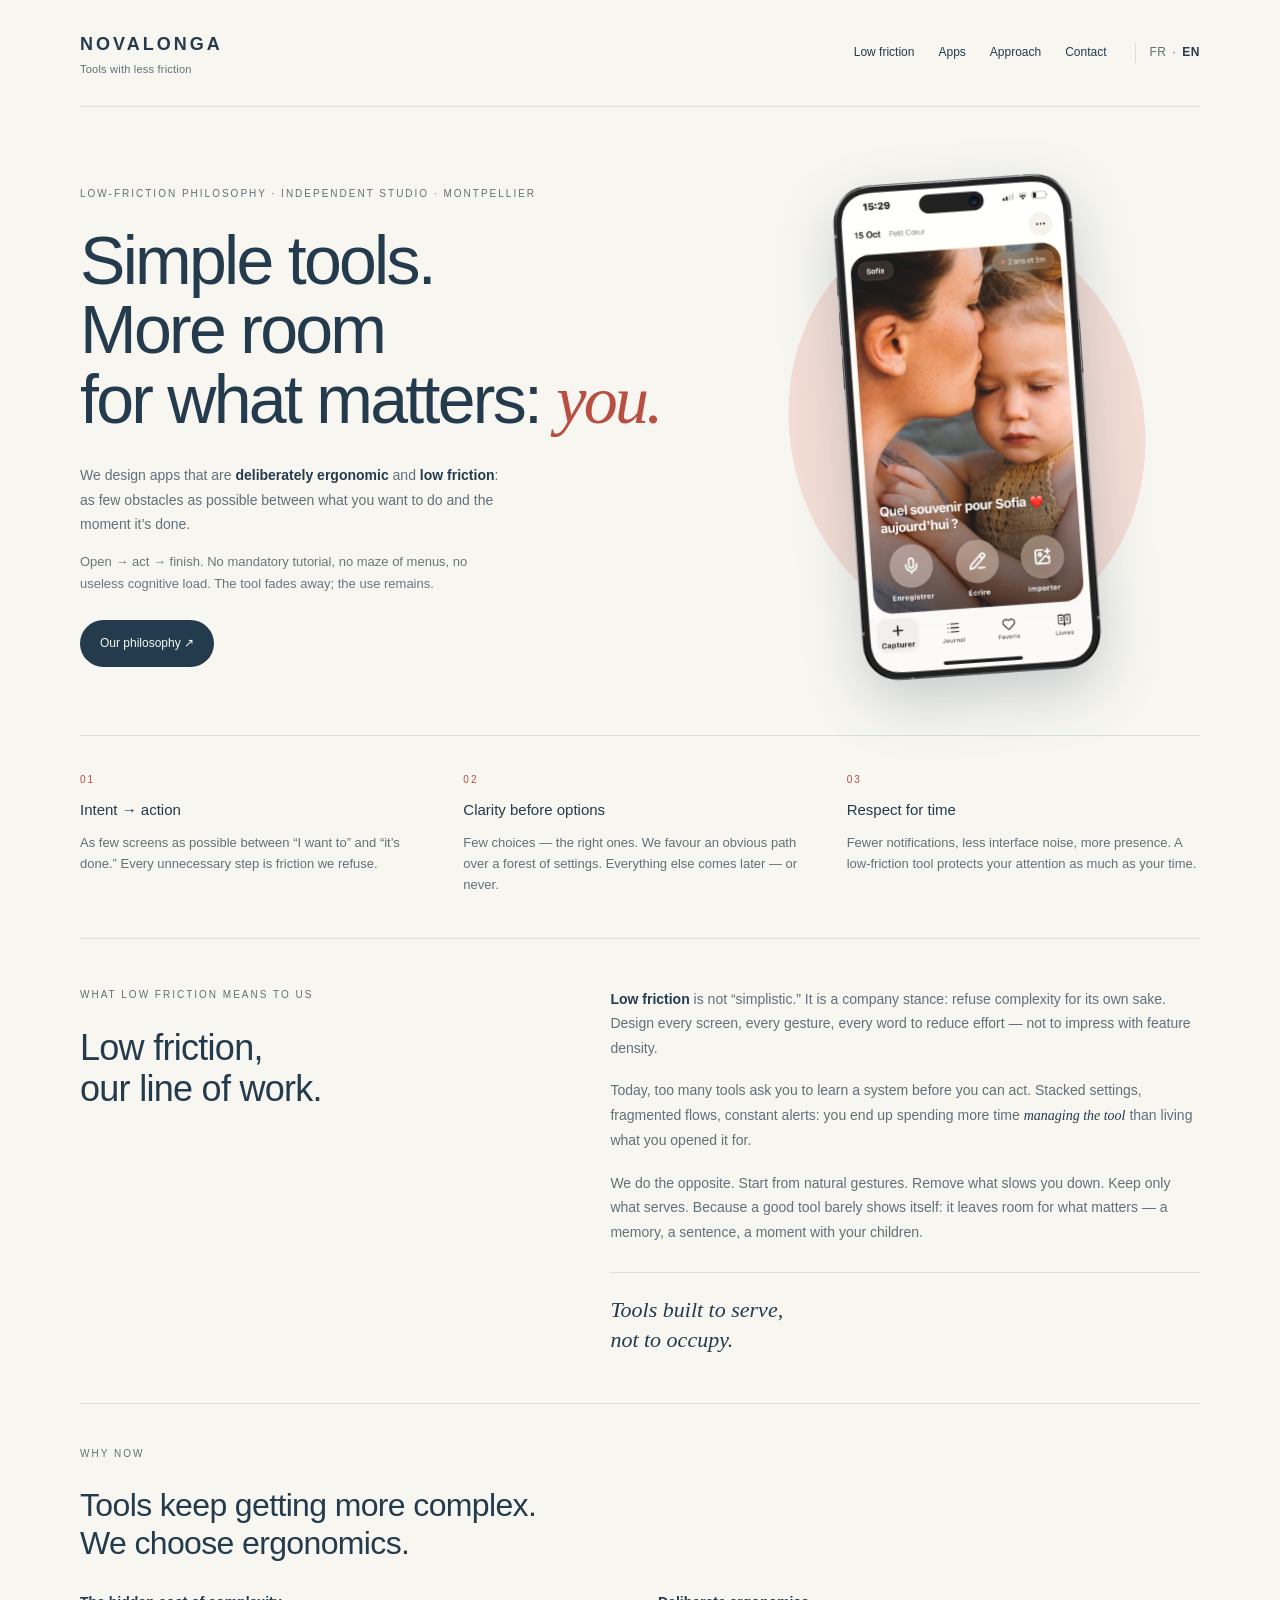
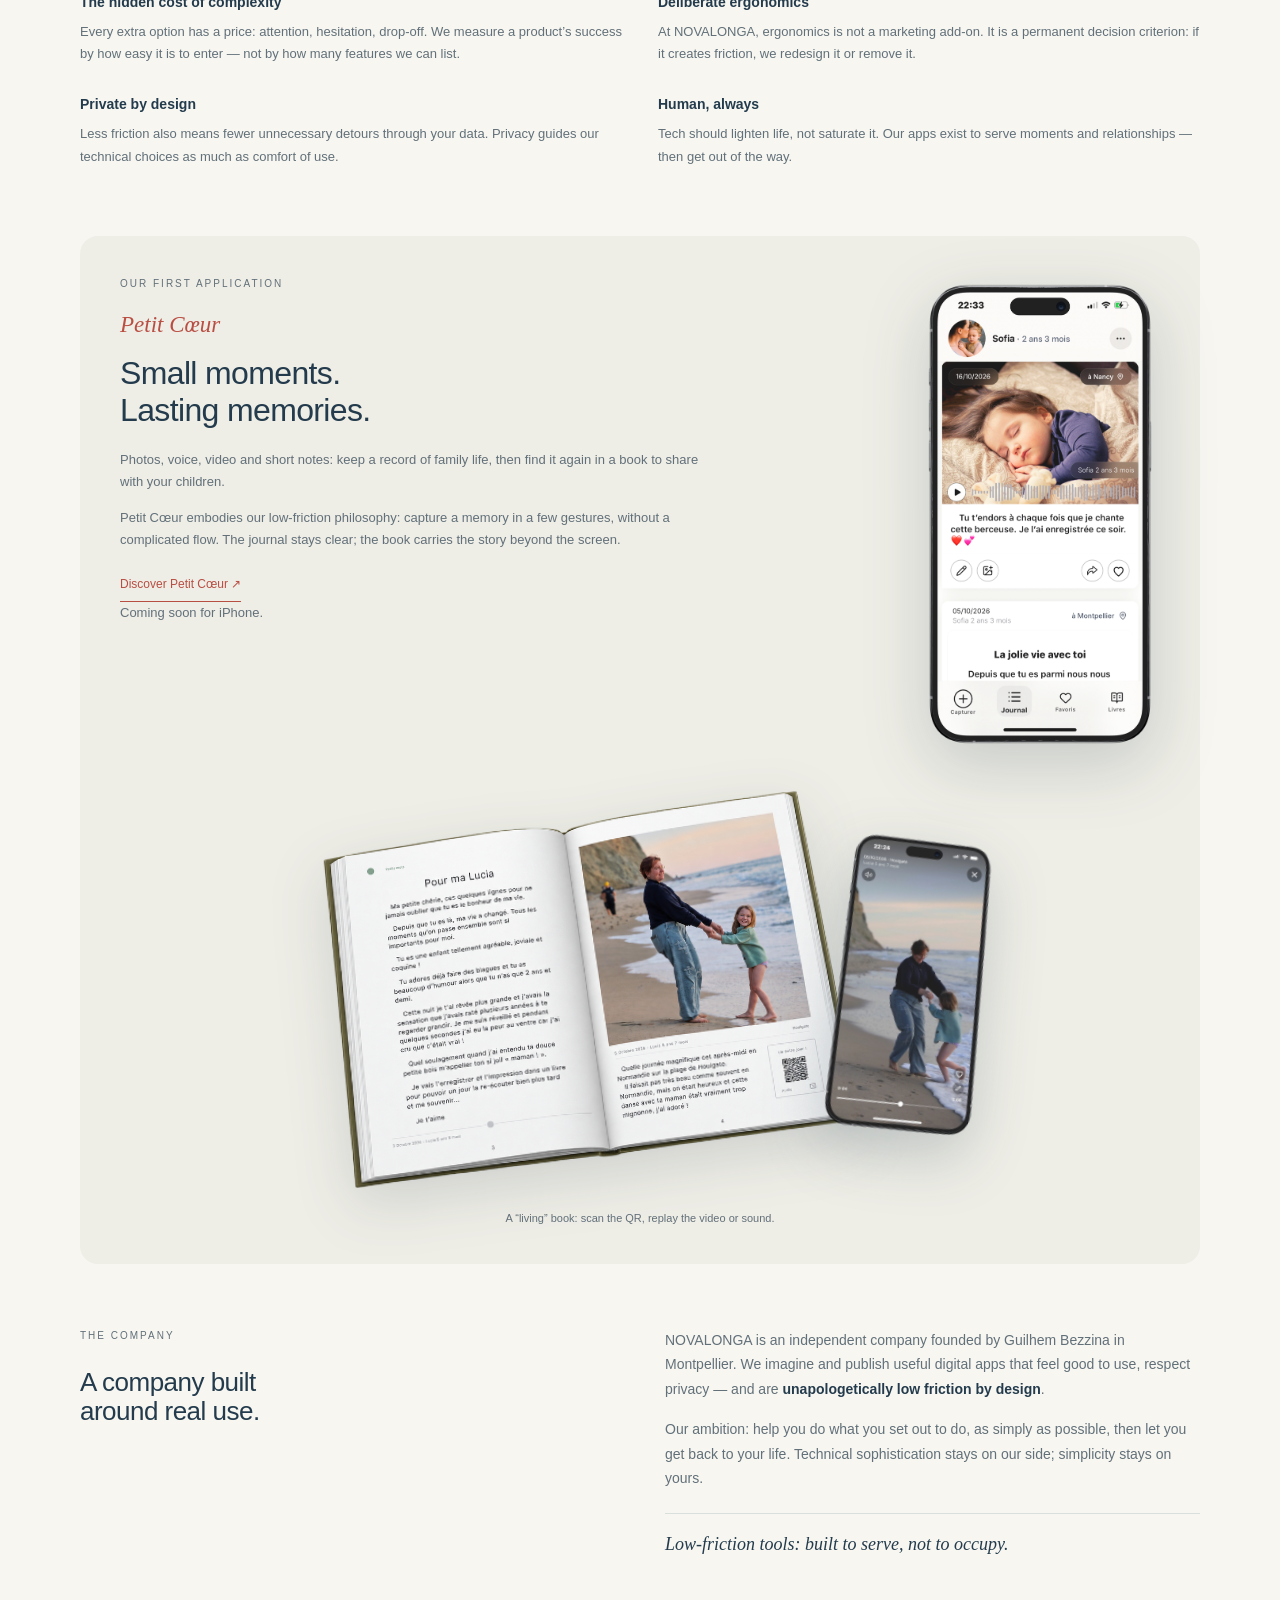
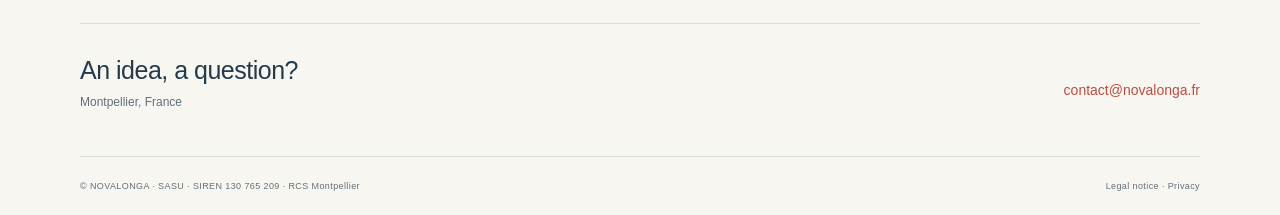
==== en/index.html @ fb00fb29 "Site vitrine NOVALONGA FR/EN" ====
<!doctype html>
<html lang="en">
  <head>
    <meta charset="utf-8" />
    <meta name="viewport" content="width=device-width, initial-scale=1" />
    <title>NOVALONGA — Tools with less friction · Montpellier</title>
    <meta
      name="description"
      content="NOVALONGA designs deliberately ergonomic, low-friction apps. Fewer obstacles between intent and action. Maker of Petit Cœur. Based in Montpellier, France."
    />
    <meta name="theme-color" content="#f7f6f1" />
    <link rel="canonical" href="https://novalonga.fr/en/" />
    <link rel="alternate" hreflang="fr" href="https://novalonga.fr/" />
    <link rel="alternate" hreflang="en" href="https://novalonga.fr/en/" />
    <link rel="stylesheet" href="../css/site.css" />
  </head>
  <body>
    <div class="wrap">
      <header class="site-header">
        <a class="brand-block" href="#top">
          <span class="brand">NOVALONGA</span>
          <span class="brand-tag">Tools with less friction</span>
        </a>
        <nav class="site-nav" aria-label="Primary">
          <a href="#low-friction">Low friction</a>
          <a href="#project">Apps</a>
          <a href="#approach">Approach</a>
          <a href="#contact">Contact</a>
          <span class="lang-switch" aria-label="Language">
            <a href="../index.html">FR</a>
            <span aria-hidden="true">·</span>
            <span class="lang-current">EN</span>
          </span>
        </nav>
      </header>

      <main id="top">
        <section class="hero" aria-labelledby="hero-title">
          <div>
            <div class="eyebrow">
              Low-friction philosophy · Independent studio · Montpellier
            </div>
            <h1 id="hero-title">
              Simple tools.<br />
              More room<br />
              for what matters: <em>you.</em>
            </h1>
            <p class="hero-lead">
              We design apps that are
              <strong>deliberately ergonomic</strong> and
              <strong>low friction</strong>: as few obstacles as possible
              between what you want to do and the moment it’s done.
            </p>
            <p class="hero-sub">
              Open → act → finish. No mandatory tutorial, no maze of menus, no
              useless cognitive load. The tool fades away; the use remains.
            </p>
            <a class="action" href="#low-friction"
              >Our philosophy ↗</a
            >
          </div>
          <div class="art">
            <div class="halo" aria-hidden="true"></div>
            <figure class="phone-frame">
              <img
                src="../assets/hero-phone.png"
                width="678"
                height="1400"
                alt="Petit Cœur screen: capture a memory in a few taps"
                loading="eager"
                decoding="async"
              />
            </figure>
          </div>
        </section>

        <section class="principles" aria-label="Low-friction principles">
          <div>
            <span class="pillar-num" aria-hidden="true">01</span>
            <h3>Intent → action</h3>
            <p>
              As few screens as possible between “I want to” and “it’s done.”
              Every unnecessary step is friction we refuse.
            </p>
          </div>
          <div>
            <span class="pillar-num" aria-hidden="true">02</span>
            <h3>Clarity before options</h3>
            <p>
              Few choices — the right ones. We favour an obvious path over a
              forest of settings. Everything else comes later — or never.
            </p>
          </div>
          <div>
            <span class="pillar-num" aria-hidden="true">03</span>
            <h3>Respect for time</h3>
            <p>
              Fewer notifications, less interface noise, more presence. A
              low-friction tool protects your attention as much as your time.
            </p>
          </div>
        </section>

        <section
          class="manifesto"
          id="low-friction"
          aria-labelledby="manifesto-title"
        >
          <div class="manifesto-intro">
            <div class="eyebrow">What low friction means to us</div>
            <h2 id="manifesto-title">
              Low friction,<br />
              our line of work.
            </h2>
          </div>
          <div class="manifesto-body">
            <p>
              <strong>Low friction</strong> is not “simplistic.” It is a company
              stance: refuse complexity for its own sake. Design every screen,
              every gesture, every word to reduce effort — not to impress with
              feature density.
            </p>
            <p>
              Today, too many tools ask you to learn a system before you can
              act. Stacked settings, fragmented flows, constant alerts: you end
              up spending more time
              <em>managing the tool</em> than living what you opened it for.
            </p>
            <p>
              We do the opposite. Start from natural gestures. Remove what
              slows you down. Keep only what serves. Because a good tool barely
              shows itself: it leaves room for what matters — a memory, a
              sentence, a moment with your children.
            </p>
            <p class="manifesto-pull">
              Tools built to serve,<br />
              not to occupy.
            </p>
          </div>
        </section>

        <section class="why" aria-labelledby="why-title">
          <div>
            <div class="eyebrow">Why now</div>
            <h2 id="why-title">
              Tools keep getting more complex.<br />
              We choose ergonomics.
            </h2>
          </div>
          <div class="why-grid">
            <div>
              <h3>The hidden cost of complexity</h3>
              <p>
                Every extra option has a price: attention, hesitation,
                drop-off. We measure a product’s success by how easy it is to
                enter — not by how many features we can list.
              </p>
            </div>
            <div>
              <h3>Deliberate ergonomics</h3>
              <p>
                At NOVALONGA, ergonomics is not a marketing add-on. It is a
                permanent decision criterion: if it creates friction, we
                redesign it or remove it.
              </p>
            </div>
            <div>
              <h3>Private by design</h3>
              <p>
                Less friction also means fewer unnecessary detours through your
                data. Privacy guides our technical choices as much as comfort
                of use.
              </p>
            </div>
            <div>
              <h3>Human, always</h3>
              <p>
                Tech should lighten life, not saturate it. Our apps exist to
                serve moments and relationships — then get out of the way.
              </p>
            </div>
          </div>
        </section>

        <section class="project" id="project" aria-labelledby="project-title">
          <div class="project-top">
            <div class="project-copy">
              <div class="eyebrow">Our first application</div>
              <div class="pc">Petit Cœur</div>
              <h2 id="project-title">
                Small moments.<br />
                Lasting memories.
              </h2>
              <p>
                Photos, voice, video and short notes: keep a record of family
                life, then find it again in a book to share with your children.
              </p>
              <p class="project-extra">
                Petit Cœur embodies our low-friction philosophy: capture a memory
                in a few gestures, without a complicated flow. The journal stays
                clear; the book carries the story beyond the screen.
              </p>
              <a
                class="project-link"
                href="https://petitcoeur.app"
                target="_blank"
                rel="noopener noreferrer"
                >Discover Petit Cœur ↗</a
              >
              <p class="project-note">Coming soon for iPhone.</p>
            </div>
            <figure class="app-phone">
              <img
                src="../assets/pc-journal-phone.png"
                width="605"
                height="1200"
                alt="Petit Cœur journal: memory with lullaby audio"
                loading="lazy"
                decoding="async"
              />
            </figure>
          </div>
          <div
            class="project-bottom"
            aria-label="Living book and video playback after scanning the QR"
          >
            <figure class="book-photo">
              <img
                src="../assets/pc-livre.png"
                width="1100"
                height="752"
                alt="Open Petit Cœur book: right page with photo and QR code"
                loading="lazy"
                decoding="async"
              />
            </figure>
            <figure class="video-phone">
              <img
                src="../assets/pc-video-qr.png"
                width="792"
                height="1400"
                alt="Mobile video playback after scanning the book QR code"
                loading="lazy"
                decoding="async"
              />
            </figure>
          </div>
          <p class="visual-caption">
            A “living” book: scan the QR, replay the video or sound.
          </p>
        </section>

        <section class="about" id="approach" aria-labelledby="about-title">
          <div>
            <div class="eyebrow">The company</div>
            <h2 id="about-title">
              A company built<br />
              around real use.
            </h2>
          </div>
          <div class="about-copy">
            <p>
              NOVALONGA is an independent company founded by Guilhem Bezzina in
              Montpellier. We imagine and publish useful digital apps that feel
              good to use, respect privacy — and are
              <strong>unapologetically low friction by design</strong>.
            </p>
            <p>
              Our ambition: help you do what you set out to do, as simply as
              possible, then let you get back to your life. Technical
              sophistication stays on our side; simplicity stays on yours.
            </p>
            <p class="signature">
              Low-friction tools: built to serve, not to occupy.
            </p>
          </div>
        </section>

        <section class="contact" id="contact" aria-labelledby="contact-title">
          <div>
            <h2 id="contact-title">An idea, a question?</h2>
            <p class="meta">Montpellier, France</p>
          </div>
          <div>
            <a class="mail" href="mailto:contact@novalonga.fr"
              >contact@novalonga.fr</a
            >
          </div>
        </section>
      </main>

      <footer class="site-footer">
        <span
          >© NOVALONGA · SASU · SIREN 130 765 209 · RCS Montpellier</span
        >
        <span>
          <a href="legal-notice.html">Legal notice</a>
          ·
          <a href="privacy.html">Privacy</a>
        </span>
      </footer>
    </div>
  </body>
</html>
---- css/site.css ----
:root {
  --paper: #f7f6f1;
  --ink: #233b4c;
  --soft: #627079;
  --line: #d9dfdc;
  --panel: #eeede6;
  --white: #ffffff;
  --coral: #b94e43;
  --rose: #f3ddd5;
  --font-sans: "Avenir Next", Avenir, "Segoe UI", Helvetica, Arial, sans-serif;
  --font-serif: "Iowan Old Style", "Palatino Linotype", Palatino, Georgia, serif;
}

*,
*::before,
*::after {
  box-sizing: border-box;
}

html {
  scroll-behavior: smooth;
}

body {
  margin: 0;
  color: var(--ink);
  background: var(--paper);
  font-family: var(--font-sans);
  -webkit-font-smoothing: antialiased;
  line-height: 1.6;
}

a {
  color: inherit;
  text-decoration: none;
}

img {
  max-width: 100%;
  display: block;
}

.wrap {
  width: min(1120px, calc(100% - 12%));
  margin-inline: auto;
}

@media (max-width: 560px) {
  .wrap {
    width: calc(100% - 14%);
  }
}

/* Header */
.site-header {
  padding: 30px 0;
  display: flex;
  justify-content: space-between;
  align-items: center;
  border-bottom: 1px solid var(--line);
  gap: 20px;
}

.brand-block {
  display: flex;
  flex-direction: column;
  gap: 4px;
  min-width: 0;
}

.brand {
  font-size: 18px;
  letter-spacing: 3px;
  font-weight: 600;
}

.brand-tag {
  font-size: 11px;
  letter-spacing: 0.02em;
  color: var(--soft);
  font-weight: 400;
  line-height: 1.2;
}

.site-nav {
  display: flex;
  align-items: center;
  gap: 24px;
  font-size: 12px;
}

.site-nav a:hover {
  color: var(--coral);
}

.lang-switch {
  display: inline-flex;
  align-items: center;
  gap: 6px;
  margin-left: 4px;
  padding-left: 14px;
  border-left: 1px solid var(--line);
  color: var(--soft);
  letter-spacing: 0.04em;
}

.lang-current {
  color: var(--ink);
  font-weight: 600;
}

/* Hero */
.hero {
  padding: 72px 0 60px;
  display: grid;
  grid-template-columns: 1.35fr 1fr;
  gap: 26px;
  align-items: center;
}

.eyebrow {
  font-size: 10px;
  letter-spacing: 2px;
  text-transform: uppercase;
  color: var(--soft);
  margin-bottom: 24px;
}

.hero h1 {
  font-size: clamp(40px, 6.7vw, 68px);
  line-height: 1.02;
  letter-spacing: -0.04em;
  font-weight: 500;
  margin: 0 0 28px;
}

.hero h1 em {
  font-family: var(--font-serif);
  font-weight: 400;
  font-style: italic;
  color: var(--coral);
}

.hero-lead,
.hero-sub {
  font-size: 14px;
  line-height: 1.75;
  margin: 0;
  color: var(--soft);
  max-width: 420px;
}

.hero-lead {
  margin-bottom: 14px;
}

.hero-lead strong {
  color: var(--ink);
  font-weight: 600;
}

.hero-sub {
  font-size: 13px;
  opacity: 0.95;
}

.action {
  display: inline-block;
  background: var(--ink);
  color: var(--paper);
  padding: 14px 20px;
  border-radius: 30px;
  font-size: 12px;
  margin-top: 24px;
  transition: background 0.2s ease, transform 0.2s ease;
}

.action:hover {
  background: color-mix(in srgb, var(--ink) 88%, white);
  transform: translateY(-1px);
}

.art {
  position: relative;
  isolation: isolate;
  min-height: 340px;
  display: flex;
  align-items: center;
  justify-content: center;
}

.halo {
  position: absolute;
  inset: 8% 12%;
  border-radius: 50%;
  background: var(--rose);
  transform: rotate(-12deg);
  z-index: 0;
}

.phone-frame {
  position: relative;
  z-index: 1;
  margin: 0;
  width: min(240px, 64%);
  border-radius: 0;
  overflow: visible;
  background: transparent;
  box-shadow: none;
  transform: rotate(-4deg);
  animation: float-phone 7s ease-in-out infinite;
}

.phone-frame img {
  width: 100%;
  height: auto;
  display: block;
  background: transparent;
  /* suit le contour du téléphone (alpha), pas le rectangle du fichier */
  filter: drop-shadow(0 22px 28px rgb(35 59 76 / 22%));
}

@keyframes float-phone {
  0%,
  100% {
    transform: rotate(-4deg) translateY(0);
  }
  50% {
    transform: rotate(-4deg) translateY(-8px);
  }
}

@media (prefers-reduced-motion: reduce) {
  .phone-frame {
    animation: none;
  }
}

/* Principles */
.principles {
  padding: 36px 0 42px;
  display: grid;
  grid-template-columns: repeat(3, 1fr);
  gap: 30px;
  border-top: 1px solid var(--line);
}

.pillar-num {
  display: block;
  font-size: 10px;
  letter-spacing: 2px;
  color: var(--coral);
  margin-bottom: 10px;
}

.principles h3 {
  font-size: 15px;
  font-weight: 500;
  margin: 0 0 10px;
}

.principles p {
  font-size: 13px;
  margin: 0;
  color: var(--soft);
  line-height: 1.65;
}

/* Manifesto */
.manifesto {
  padding: 48px 0;
  border-top: 1px solid var(--line);
  display: grid;
  grid-template-columns: 0.9fr 1.1fr;
  gap: 48px;
  align-items: start;
}

.manifesto h2 {
  font-size: clamp(28px, 4vw, 36px);
  font-weight: 500;
  letter-spacing: -0.02em;
  line-height: 1.15;
  margin: 12px 0 0;
}

.manifesto-body p {
  font-size: 14px;
  line-height: 1.75;
  color: var(--soft);
  margin: 0 0 18px;
}

.manifesto-body p:last-child {
  margin-bottom: 0;
}

.manifesto-body strong {
  color: var(--ink);
  font-weight: 600;
}

.manifesto-body em {
  font-family: var(--font-serif);
  font-style: italic;
  color: var(--ink);
}

.manifesto-pull {
  margin-top: 28px !important;
  padding-top: 22px;
  border-top: 1px solid var(--line);
  font-family: var(--font-serif);
  font-size: 22px !important;
  font-style: italic;
  line-height: 1.35 !important;
  color: var(--ink) !important;
}

/* Why */
.why {
  padding: 42px 0 50px;
  border-top: 1px solid var(--line);
}

.why > div:first-child {
  margin-bottom: 28px;
  max-width: 640px;
}

.why h2 {
  font-size: clamp(26px, 3.5vw, 32px);
  font-weight: 500;
  letter-spacing: -0.02em;
  line-height: 1.2;
  margin: 12px 0 0;
}

.why-grid {
  display: grid;
  grid-template-columns: 1fr 1fr;
  gap: 28px 36px;
}

.why-grid h3 {
  font-size: 14px;
  font-weight: 600;
  margin: 0 0 8px;
}

.why-grid p {
  font-size: 13px;
  margin: 0;
  color: var(--soft);
  line-height: 1.7;
}

/* Project */
.project {
  background: var(--panel);
  border-radius: 18px;
  padding: 40px 40px 36px;
  margin: 18px 0 54px;
  display: flex;
  flex-direction: column;
  gap: 36px;
}

.project-top {
  display: grid;
  grid-template-columns: 1.2fr 0.8fr;
  gap: 36px;
  align-items: start;
}

.project .eyebrow {
  margin-bottom: 15px;
}

.pc {
  font-family: var(--font-serif);
  color: var(--coral);
  font-size: 23px;
  font-style: italic;
}

.project h2,
.about h2,
.contact h2,
.legal-page h1 {
  font-weight: 500;
  letter-spacing: -0.02em;
  line-height: 1.15;
}

.project h2 {
  font-size: 32px;
  margin: 12px 0 20px;
}

.project p {
  font-size: 13px;
  margin: 0;
  color: var(--soft);
  line-height: 1.7;
}

.project-extra {
  margin-top: 14px !important;
}

.project-link {
  display: inline-block;
  margin-top: 24px;
  font-size: 12px;
  color: var(--coral);
  border-bottom: 1px solid var(--coral);
  padding-bottom: 6px;
}

.project-note {
  font-size: 10px;
  margin-top: 14px;
  color: var(--soft);
}

.app-phone {
  margin: 0;
  width: min(240px, 100%);
  justify-self: end;
  background: transparent;
}

.app-phone img {
  width: 100%;
  height: auto;
  display: block;
  filter: drop-shadow(0 20px 32px rgb(35 59 76 / 20%));
}

/* Livre + mobile côte à côte, page QR bien visible */
.project-bottom {
  display: flex;
  align-items: center;
  justify-content: center;
  gap: 0;
  width: 100%;
  max-width: 720px;
  margin: 0 auto;
}

.project-bottom .book-photo,
.project-bottom .video-phone {
  margin: 0;
  background: transparent;
}

.project-bottom .book-photo {
  flex: 1 1 auto;
  width: min(520px, 72%);
  transform: rotate(-1deg);
  position: relative;
  z-index: 1;
}

.project-bottom .book-photo img,
.project-bottom .video-phone img {
  width: 100%;
  height: auto;
  display: block;
  filter: drop-shadow(0 18px 28px rgb(35 59 76 / 16%));
}

.project-bottom .video-phone {
  flex: 0 0 auto;
  width: min(175px, 26%);
  margin-left: -36px;
  transform: rotate(11deg);
  position: relative;
  z-index: 2;
}

.project-bottom .video-phone img {
  filter: drop-shadow(0 22px 30px rgb(35 59 76 / 24%));
}

.visual-caption {
  margin: -12px auto 0 !important;
  font-size: 11px !important;
  text-align: center;
  color: var(--soft);
  max-width: 360px;
}

/* About */
.about {
  display: grid;
  grid-template-columns: 1fr 1fr;
  gap: 50px;
  margin: 0 0 50px;
  padding-top: 10px;
}

.about h2 {
  font-size: 26px;
  margin: 12px 0 0;
}

.about-copy p {
  font-size: 14px;
  margin: 0 0 16px;
  color: var(--soft);
  line-height: 1.75;
}

.about-copy strong {
  color: var(--ink);
  font-weight: 600;
}

.about-copy .signature {
  margin-top: 22px;
  padding-top: 18px;
  border-top: 1px solid var(--line);
  font-family: var(--font-serif);
  font-size: 18px;
  font-style: italic;
  color: var(--ink);
  line-height: 1.4;
}

/* Contact */
.contact {
  padding: 32px 0;
  border-top: 1px solid var(--line);
  display: flex;
  align-items: center;
  justify-content: space-between;
  gap: 20px;
}

.contact h2 {
  margin: 0;
  font-size: 25px;
}

.contact a.mail {
  font-size: 14px;
  color: var(--coral);
  border-bottom: 1px solid transparent;
}

.contact a.mail:hover {
  border-bottom-color: var(--coral);
}

.contact .meta {
  font-size: 12px;
  color: var(--soft);
  margin-top: 8px;
}

/* Footer */
.site-footer {
  border-top: 1px solid var(--line);
  padding: 22px 0;
  display: flex;
  justify-content: space-between;
  gap: 20px;
  font-size: 9px;
  color: var(--soft);
  letter-spacing: 0.4px;
  flex-wrap: wrap;
}

.site-footer a:hover {
  color: var(--ink);
}

/* Legal pages */
.legal-page {
  padding: 48px 0 72px;
  max-width: 720px;
}

.legal-page h1 {
  font-size: 32px;
  margin: 0 0 28px;
}

.legal-page h2 {
  font-size: 16px;
  font-weight: 600;
  margin: 28px 0 10px;
}

.legal-page p,
.legal-page li {
  font-size: 14px;
  color: var(--soft);
  line-height: 1.7;
}

.legal-page ul {
  padding-left: 1.2em;
}

.back-link {
  display: inline-block;
  font-size: 12px;
  color: var(--coral);
  margin-bottom: 28px;
}

/* Mobile */
@media (max-width: 560px) {
  .site-header {
    padding-right: 0;
  }

  .brand {
    font-size: 15px;
  }

  .brand-tag {
    font-size: 9px;
    max-width: 140px;
  }

  .site-nav {
    gap: 12px;
    font-size: 10px;
  }

  .hero {
    grid-template-columns: 1fr;
    padding-top: 45px;
    gap: 15px;
  }

  .hero h1 {
    letter-spacing: -0.03em;
    font-size: 48px;
  }

  .art {
    max-width: 280px;
    width: 100%;
    margin: auto;
    min-height: 300px;
  }

  .phone-frame {
    width: min(200px, 62%);
  }

  .site-nav > a:nth-child(3) {
    display: none;
  }

  .lang-switch {
    margin-left: 0;
    padding-left: 10px;
  }

  .principles {
    grid-template-columns: 1fr;
    gap: 22px;
  }

  .manifesto {
    grid-template-columns: 1fr;
    gap: 20px;
    padding: 36px 0;
  }

  .manifesto-pull {
    font-size: 19px !important;
  }

  .why-grid {
    grid-template-columns: 1fr;
    gap: 22px;
  }

  .project {
    padding: 26px;
    gap: 28px;
  }

  .project-top {
    grid-template-columns: 1fr;
    gap: 24px;
  }

  .app-phone {
    width: min(200px, 55%);
    justify-self: center;
  }

  .project-bottom {
    flex-direction: row;
    gap: 0;
    max-width: 100%;
  }

  .project-bottom .book-photo {
    width: 70%;
    transform: none;
  }

  .project-bottom .video-phone {
    width: 30%;
    margin-left: -28px;
    transform: rotate(10deg);
  }

  .about {
    grid-template-columns: 1fr;
    gap: 16px;
  }

  .contact {
    display: block;
  }

  .contact .meta {
    margin-top: 14px;
  }
}
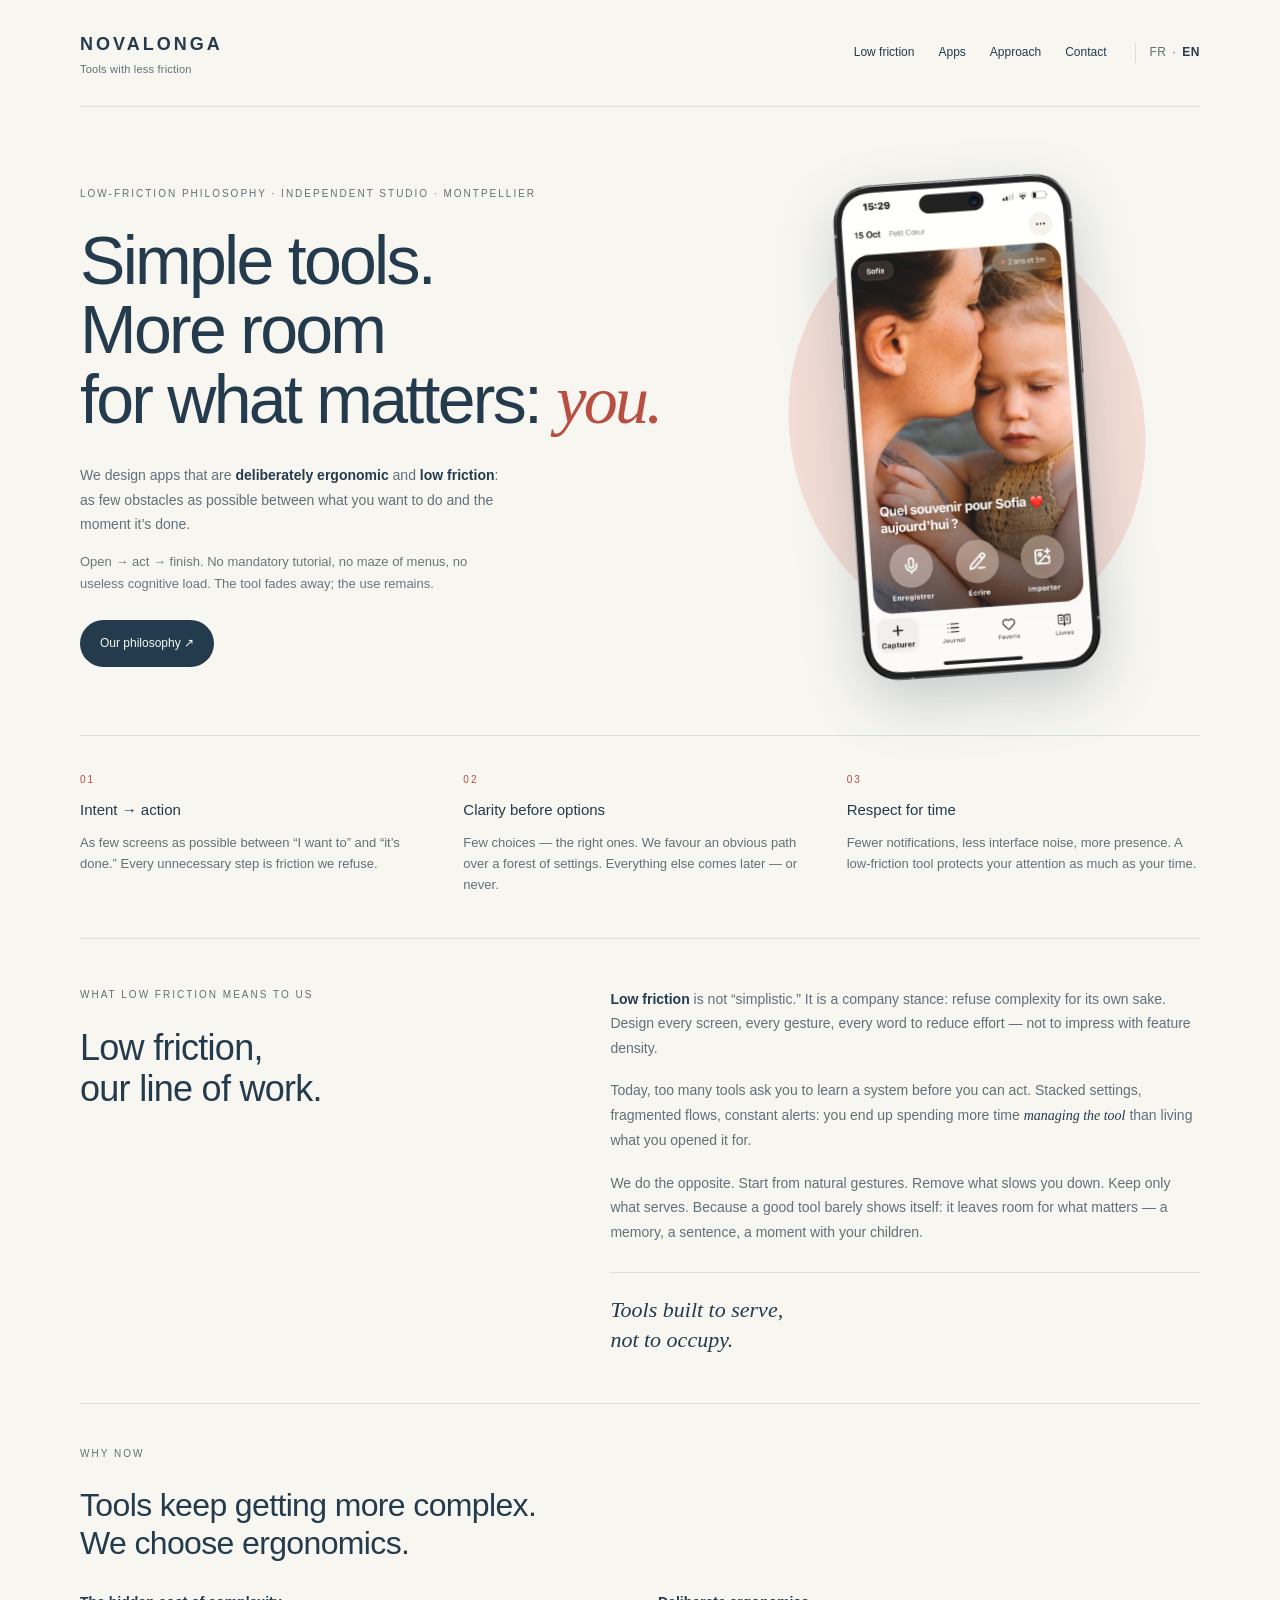
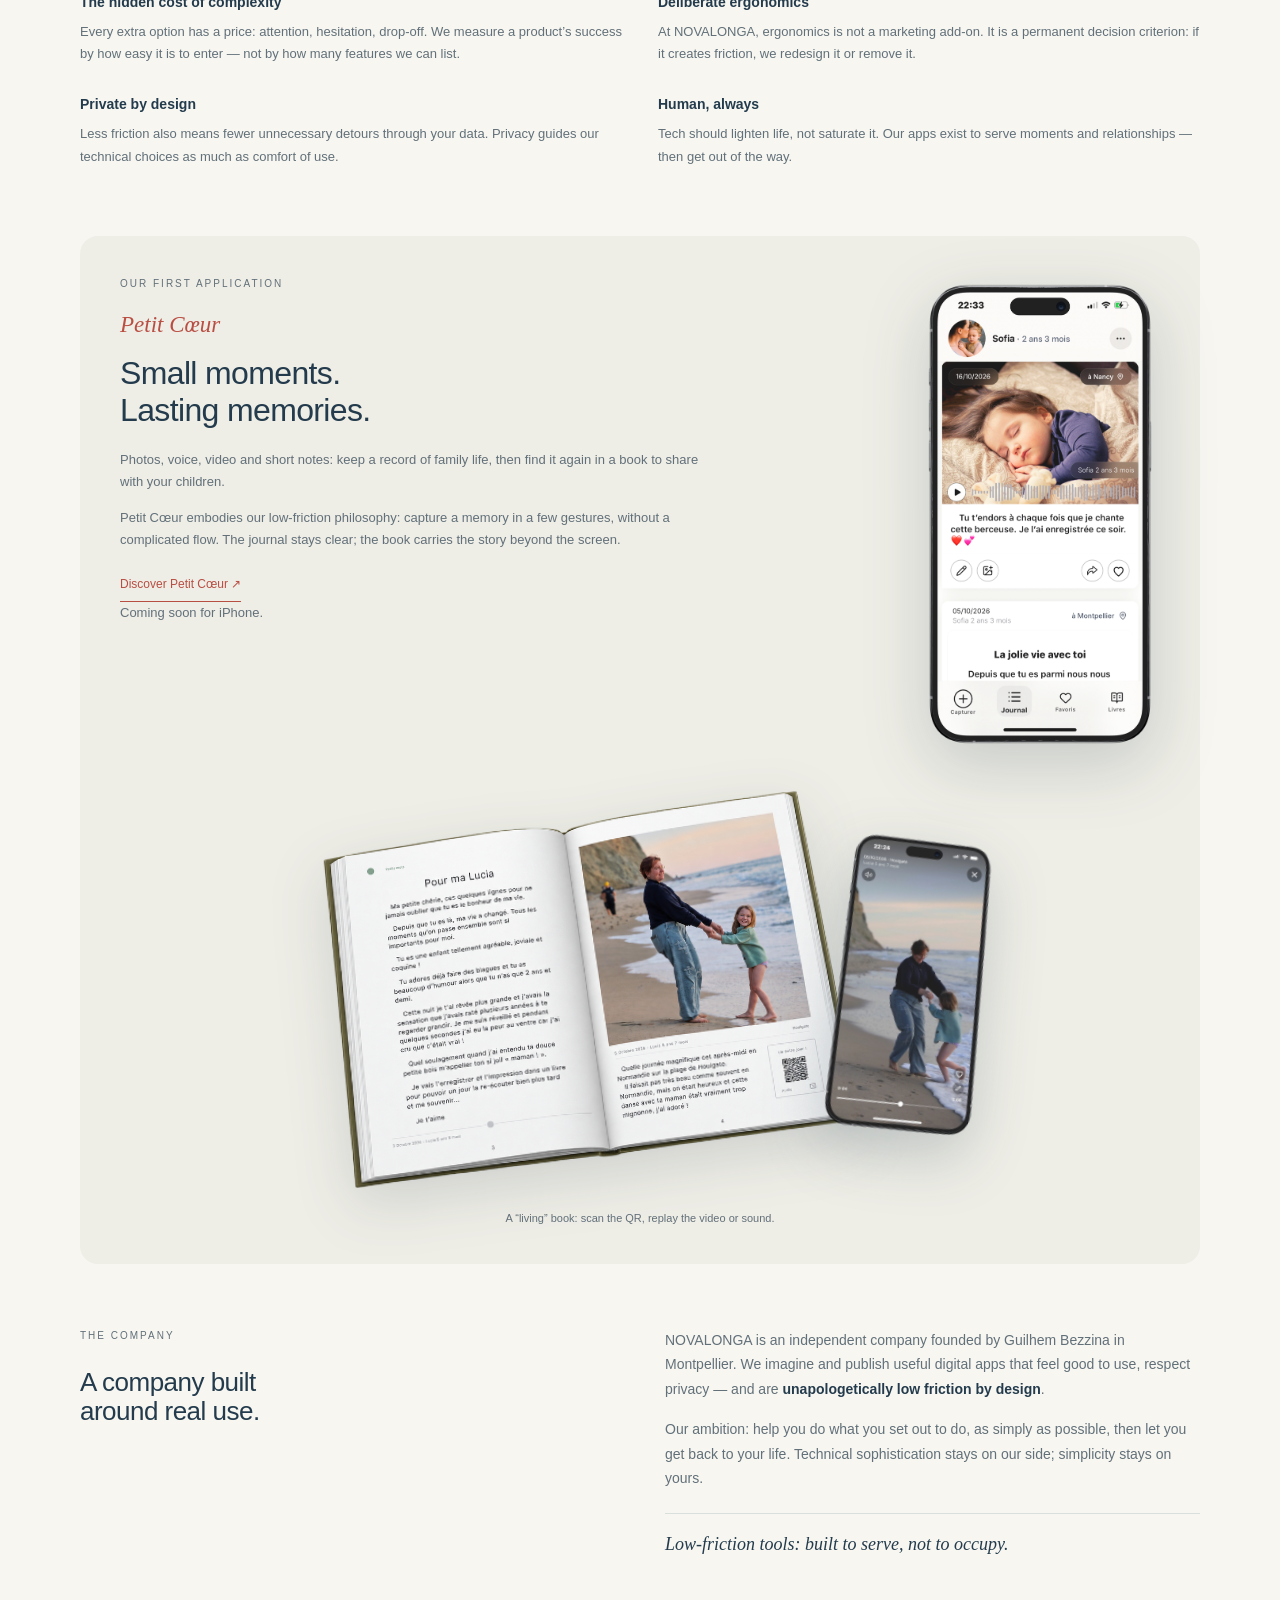
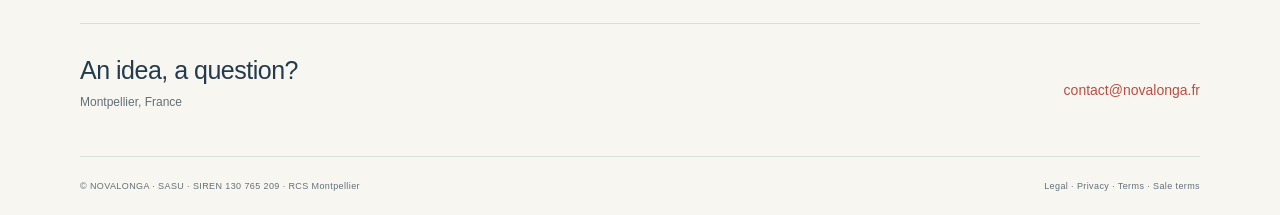
==== commit daba592c: "Compléter le pack juridique FR/EN et hébergeur Vercel. Mentions, confidentialité renforcée, CGU/CGV " ====
--- a/en/index.html
+++ b/en/index.html
@@ -294,9 +294,13 @@
           >© NOVALONGA · SASU · SIREN 130 765 209 · RCS Montpellier</span
         >
         <span>
-          <a href="legal-notice.html">Legal notice</a>
+          <a href="legal-notice.html">Legal</a>
           ·
           <a href="privacy.html">Privacy</a>
+          ·
+          <a href="terms.html">Terms</a>
+          ·
+          <a href="terms-of-sale.html">Sale terms</a>
         </span>
       </footer>
     </div>
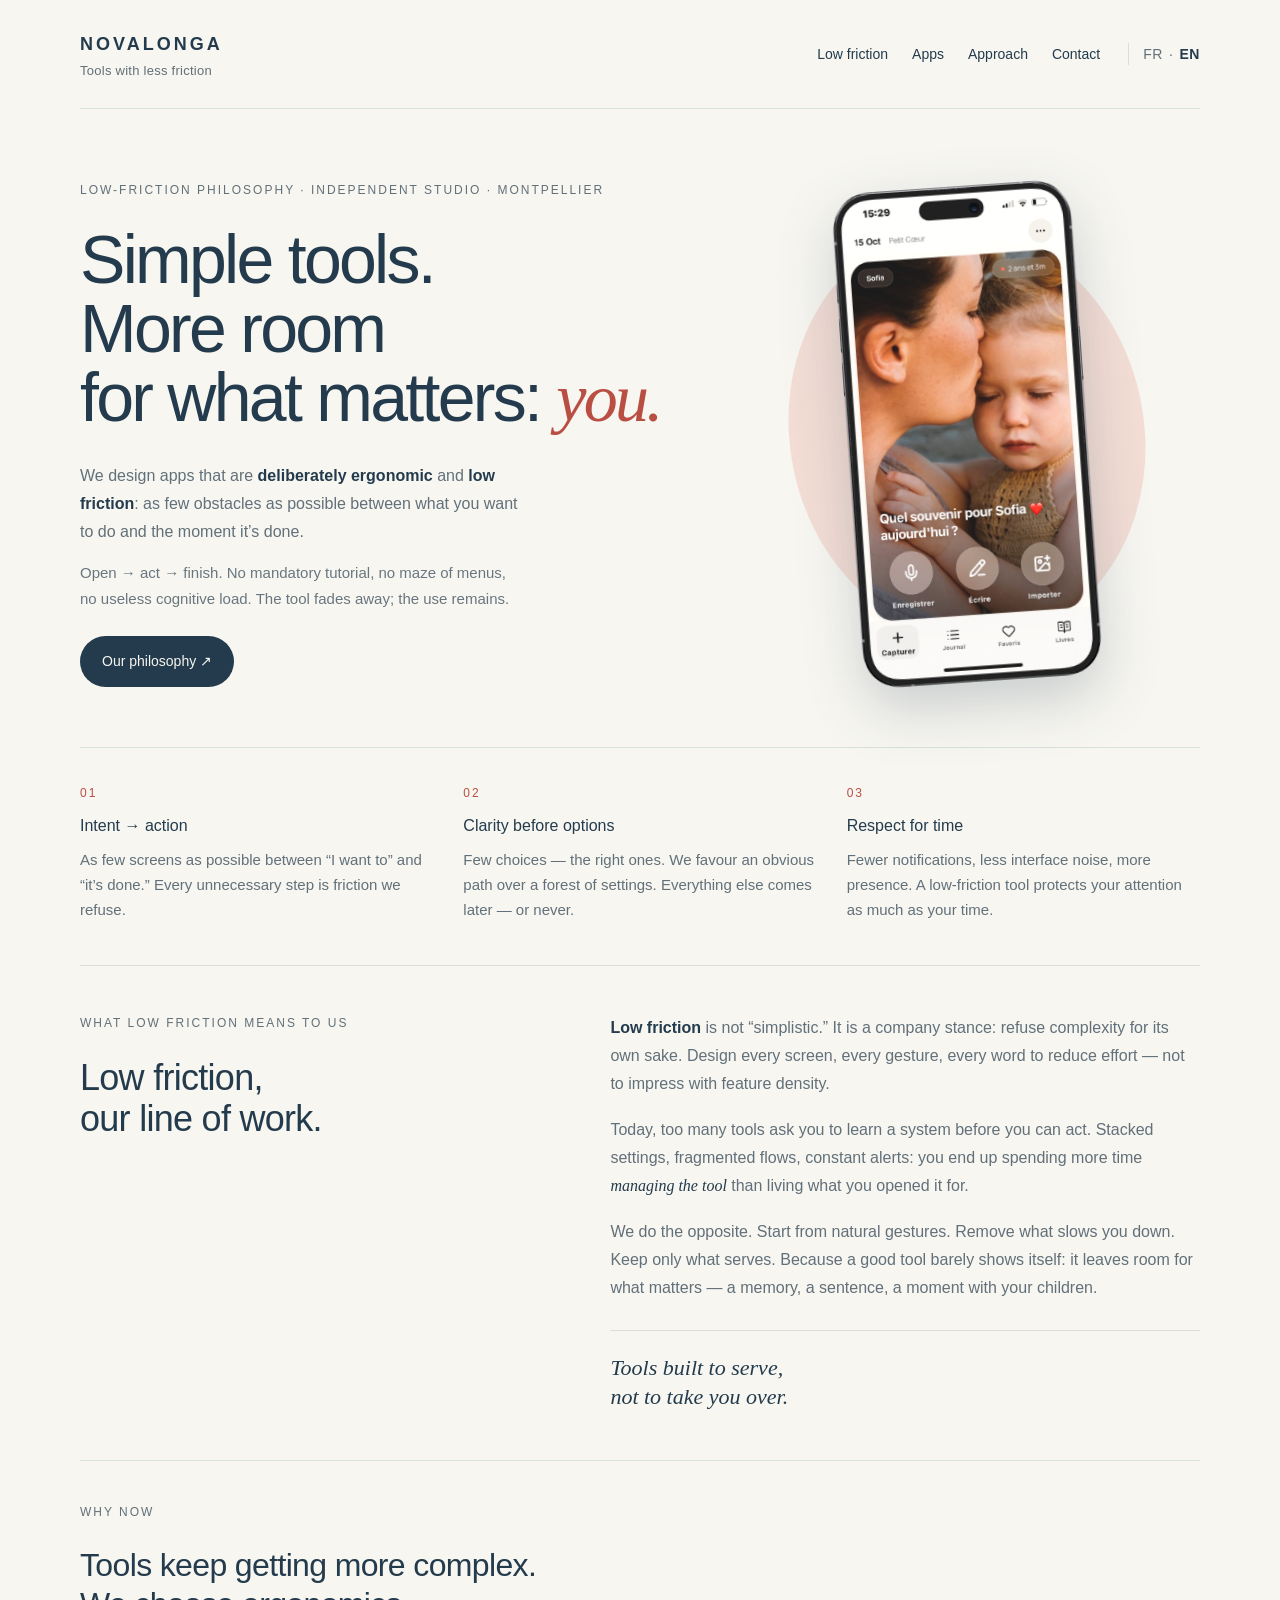
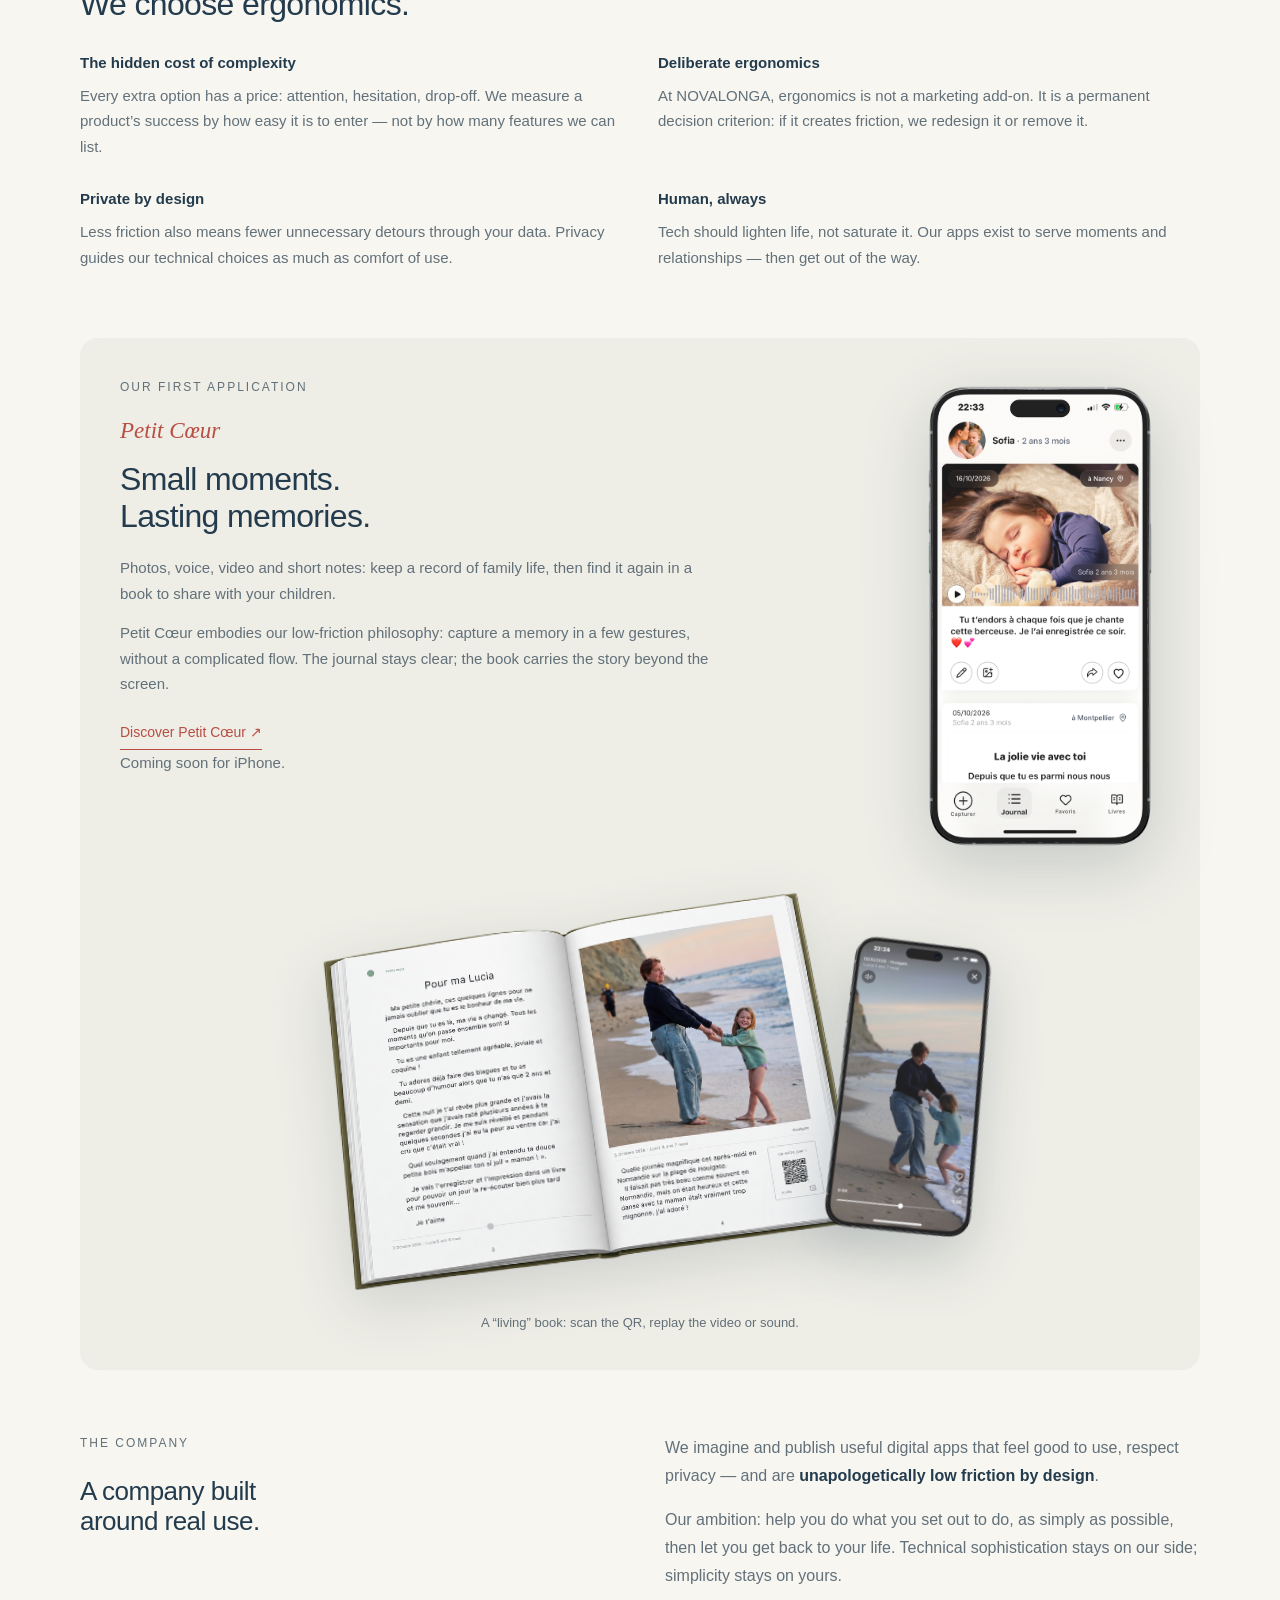
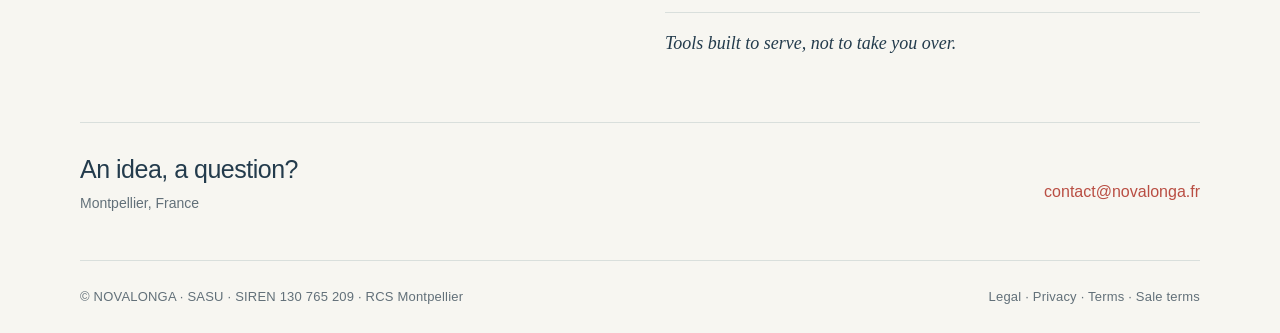
==== commit 90725ce5: "Ajuster le texte About et la signature « servir / accaparer ». Co-authored-by: Cursor <cursoragent@c" ====
--- a/en/index.html
+++ b/en/index.html
@@ -2,6 +2,9 @@
 <html lang="en">
   <head>
     <meta charset="utf-8" />
+    <link rel="icon" href="/favicon.svg" type="image/svg+xml" />
+    <link rel="icon" href="/favicon.ico" sizes="any" />
+    <link rel="apple-touch-icon" href="/apple-touch-icon.png" />
     <meta name="viewport" content="width=device-width, initial-scale=1" />
     <title>NOVALONGA — Tools with less friction · Montpellier</title>
     <meta
@@ -134,7 +137,7 @@
             </p>
             <p class="manifesto-pull">
               Tools built to serve,<br />
-              not to occupy.
+              not to take you over.
             </p>
           </div>
         </section>
@@ -260,9 +263,8 @@
           </div>
           <div class="about-copy">
             <p>
-              NOVALONGA is an independent company founded by Guilhem Bezzina in
-              Montpellier. We imagine and publish useful digital apps that feel
-              good to use, respect privacy — and are
+              We imagine and publish useful digital apps that feel good to use,
+              respect privacy — and are
               <strong>unapologetically low friction by design</strong>.
             </p>
             <p>
@@ -271,7 +273,7 @@
               sophistication stays on our side; simplicity stays on yours.
             </p>
             <p class="signature">
-              Low-friction tools: built to serve, not to occupy.
+              Tools built to serve, not to take you over.
             </p>
           </div>
         </section>
--- a/css/site.css
+++ b/css/site.css
@@ -75,7 +75,7 @@
 }
 
 .brand-tag {
-  font-size: 11px;
+  font-size: 13px;
   letter-spacing: 0.02em;
   color: var(--soft);
   font-weight: 400;
@@ -86,7 +86,7 @@
   display: flex;
   align-items: center;
   gap: 24px;
-  font-size: 12px;
+  font-size: 14px;
 }
 
 .site-nav a:hover {
@@ -119,7 +119,7 @@
 }
 
 .eyebrow {
-  font-size: 10px;
+  font-size: 12px;
   letter-spacing: 2px;
   text-transform: uppercase;
   color: var(--soft);
@@ -143,11 +143,11 @@
 
 .hero-lead,
 .hero-sub {
-  font-size: 14px;
+  font-size: 16px;
   line-height: 1.75;
   margin: 0;
   color: var(--soft);
-  max-width: 420px;
+  max-width: 440px;
 }
 
 .hero-lead {
@@ -160,7 +160,7 @@
 }
 
 .hero-sub {
-  font-size: 13px;
+  font-size: 15px;
   opacity: 0.95;
 }
 
@@ -168,9 +168,9 @@
   display: inline-block;
   background: var(--ink);
   color: var(--paper);
-  padding: 14px 20px;
+  padding: 14px 22px;
   border-radius: 30px;
-  font-size: 12px;
+  font-size: 14px;
   margin-top: 24px;
   transition: background 0.2s ease, transform 0.2s ease;
 }
@@ -247,20 +247,20 @@
 
 .pillar-num {
   display: block;
-  font-size: 10px;
+  font-size: 12px;
   letter-spacing: 2px;
   color: var(--coral);
   margin-bottom: 10px;
 }
 
 .principles h3 {
-  font-size: 15px;
+  font-size: 16px;
   font-weight: 500;
   margin: 0 0 10px;
 }
 
 .principles p {
-  font-size: 13px;
+  font-size: 15px;
   margin: 0;
   color: var(--soft);
   line-height: 1.65;
@@ -285,7 +285,7 @@
 }
 
 .manifesto-body p {
-  font-size: 14px;
+  font-size: 16px;
   line-height: 1.75;
   color: var(--soft);
   margin: 0 0 18px;
@@ -343,13 +343,13 @@
 }
 
 .why-grid h3 {
-  font-size: 14px;
+  font-size: 15px;
   font-weight: 600;
   margin: 0 0 8px;
 }
 
 .why-grid p {
-  font-size: 13px;
+  font-size: 15px;
   margin: 0;
   color: var(--soft);
   line-height: 1.7;
@@ -399,7 +399,7 @@
 }
 
 .project p {
-  font-size: 13px;
+  font-size: 15px;
   margin: 0;
   color: var(--soft);
   line-height: 1.7;
@@ -412,14 +412,14 @@
 .project-link {
   display: inline-block;
   margin-top: 24px;
-  font-size: 12px;
+  font-size: 14px;
   color: var(--coral);
   border-bottom: 1px solid var(--coral);
   padding-bottom: 6px;
 }
 
 .project-note {
-  font-size: 10px;
+  font-size: 13px;
   margin-top: 14px;
   color: var(--soft);
 }
@@ -486,10 +486,10 @@
 
 .visual-caption {
   margin: -12px auto 0 !important;
-  font-size: 11px !important;
+  font-size: 13px !important;
   text-align: center;
   color: var(--soft);
-  max-width: 360px;
+  max-width: 400px;
 }
 
 /* About */
@@ -507,7 +507,7 @@
 }
 
 .about-copy p {
-  font-size: 14px;
+  font-size: 16px;
   margin: 0 0 16px;
   color: var(--soft);
   line-height: 1.75;
@@ -545,7 +545,7 @@
 }
 
 .contact a.mail {
-  font-size: 14px;
+  font-size: 16px;
   color: var(--coral);
   border-bottom: 1px solid transparent;
 }
@@ -555,7 +555,7 @@
 }
 
 .contact .meta {
-  font-size: 12px;
+  font-size: 14px;
   color: var(--soft);
   margin-top: 8px;
 }
@@ -563,14 +563,19 @@
 /* Footer */
 .site-footer {
   border-top: 1px solid var(--line);
-  padding: 22px 0;
+  padding: 26px 0;
   display: flex;
   justify-content: space-between;
   gap: 20px;
-  font-size: 9px;
-  color: var(--soft);
-  letter-spacing: 0.4px;
+  font-size: 13px;
+  color: var(--soft);
+  letter-spacing: 0.2px;
   flex-wrap: wrap;
+  line-height: 1.5;
+}
+
+.site-footer a {
+  color: var(--soft);
 }
 
 .site-footer a:hover {
@@ -589,14 +594,14 @@
 }
 
 .legal-page h2 {
-  font-size: 16px;
+  font-size: 17px;
   font-weight: 600;
   margin: 28px 0 10px;
 }
 
 .legal-page p,
 .legal-page li {
-  font-size: 14px;
+  font-size: 16px;
   color: var(--soft);
   line-height: 1.7;
 }
@@ -607,7 +612,7 @@
 
 .back-link {
   display: inline-block;
-  font-size: 12px;
+  font-size: 14px;
   color: var(--coral);
   margin-bottom: 28px;
 }
@@ -623,13 +628,13 @@
   }
 
   .brand-tag {
-    font-size: 9px;
-    max-width: 140px;
+    font-size: 11px;
+    max-width: 160px;
   }
 
   .site-nav {
     gap: 12px;
-    font-size: 10px;
+    font-size: 12px;
   }
 
   .hero {
